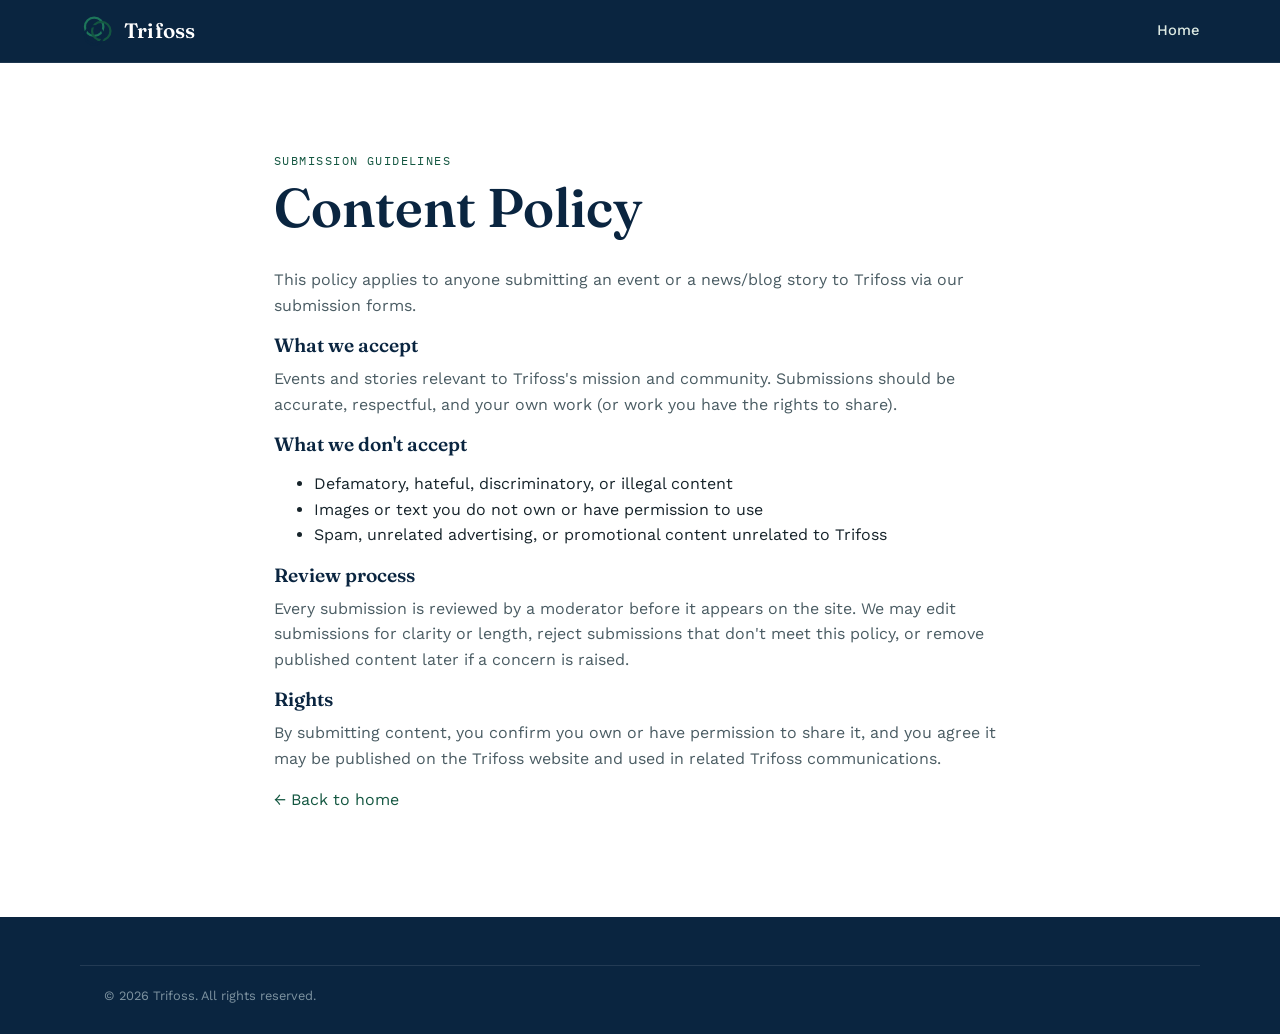
==== content-policy.html @ 5ae54656 "Add website scaffold" ====
<!DOCTYPE html>
<html lang="en">
<head>
<meta charset="UTF-8">
<meta name="viewport" content="width=device-width, initial-scale=1.0">
<title>Content Policy — Trifoss</title>
<link rel="icon" type="image/svg+xml" href="assets/images/favicon.svg">
<link rel="preconnect" href="https://fonts.googleapis.com">
<link href="https://fonts.googleapis.com/css2?family=Fraunces:wght@400;600;700&family=Work+Sans:wght@400;500;600;700&family=IBM+Plex+Mono:wght@400;500&display=swap" rel="stylesheet">
<link rel="stylesheet" href="assets/css/styles.css">
</head>
<body>

<header class="site-header">
  <div class="wrap nav-inner">
    <a class="brand" href="index.html">
      <img src="assets/images/logo.svg" alt="Trifoss emblem">
      <span>Trifoss</span>
    </a>
    <nav class="primary-nav" aria-label="Primary">
      <a href="index.html">Home</a>
    </nav>
  </div>
</header>

<main>
  <section>
    <div class="wrap" style="max-width: 780px;">
      <span class="eyebrow">Submission guidelines</span>
      <h1>Content Policy</h1>
      <p>This policy applies to anyone submitting an event or a news/blog story to Trifoss via our submission forms.</p>

      <h3>What we accept</h3>
      <p>Events and stories relevant to Trifoss's mission and community. Submissions should be accurate, respectful, and your own work (or work you have the rights to share).</p>

      <h3>What we don't accept</h3>
      <ul>
        <li>Defamatory, hateful, discriminatory, or illegal content</li>
        <li>Images or text you do not own or have permission to use</li>
        <li>Spam, unrelated advertising, or promotional content unrelated to Trifoss</li>
      </ul>

      <h3>Review process</h3>
      <p>Every submission is reviewed by a moderator before it appears on the site. We may edit submissions for clarity or length, reject submissions that don't meet this policy, or remove published content later if a concern is raised.</p>

      <h3>Rights</h3>
      <p>By submitting content, you confirm you own or have permission to share it, and you agree it may be published on the Trifoss website and used in related Trifoss communications.</p>

      <p><a href="index.html">&larr; Back to home</a></p>
    </div>
  </section>
</main>

<footer class="site-footer">
  <div class="wrap footer-bottom">
    &copy; <span id="year"></span> Trifoss. All rights reserved.
  </div>
</footer>
<script>document.getElementById('year').textContent = new Date().getFullYear();</script>
</body>
</html>
---- assets/css/styles.css ----
/* =========================================================
   TRIFOSS — DESIGN TOKENS
   Palette: darker blues + sea green, per brand direction.
   Display face: Fraunces (serif, used with restraint)
   Body face: Work Sans
   Utility/meta face: IBM Plex Mono (dates, categories, labels)
   ========================================================= */

:root {
  /* Color */
  --navy-deep: #0A2540;
  --navy-mid: #123C63;
  --navy-line: #1E4E7A;
  --sea-green: #1F7A5C;
  --sea-green-bright: #2E8B57;
  --sea-green-deep: #145741;
  --mist: #EDF3F1;
  --paper: #FFFFFF;
  --ink: #16232A;
  --ink-soft: #4A5C63;
  --line: #DCE6E3;

  /* Type */
  --font-display: "Fraunces", Georgia, serif;
  --font-body: "Work Sans", -apple-system, BlinkMacSystemFont, "Segoe UI", sans-serif;
  --font-mono: "IBM Plex Mono", ui-monospace, Menlo, monospace;

  /* Layout */
  --max-width: 1120px;
  --radius: 12px;
  --radius-sm: 8px;
  --gap: 24px;
}

* { box-sizing: border-box; }
html { scroll-behavior: smooth; }
@media (prefers-reduced-motion: reduce) {
  html { scroll-behavior: auto; }
  * { animation: none !important; transition: none !important; }
}

body {
  margin: 0;
  font-family: var(--font-body);
  color: var(--ink);
  background: var(--paper);
  line-height: 1.6;
  font-size: 16px;
}

h1, h2, h3 {
  font-family: var(--font-display);
  font-weight: 600;
  line-height: 1.15;
  margin: 0 0 0.5em;
  color: var(--navy-deep);
}

h1 { font-size: clamp(2.2rem, 5vw, 3.4rem); }
h2 { font-size: clamp(1.6rem, 3.2vw, 2.3rem); }
h3 { font-size: 1.2rem; }

p { margin: 0 0 1em; color: var(--ink-soft); }

a { color: var(--sea-green-deep); text-decoration: none; }
a:hover { text-decoration: underline; }

a:focus-visible,
button:focus-visible,
input:focus-visible,
textarea:focus-visible {
  outline: 3px solid var(--sea-green-bright);
  outline-offset: 2px;
}

.wrap {
  max-width: var(--max-width);
  margin: 0 auto;
  padding: 0 24px;
}

.eyebrow {
  font-family: var(--font-mono);
  font-size: 0.75rem;
  letter-spacing: 0.12em;
  text-transform: uppercase;
  color: var(--sea-green-deep);
  display: block;
  margin-bottom: 0.6em;
}

section { padding: 88px 0; }
section.tone-mist { background: var(--mist); }
section.tone-navy { background: var(--navy-deep); color: var(--mist); }
section.tone-navy h2, section.tone-navy h3 { color: #FFFFFF; }
section.tone-navy p { color: #C7D6E0; }

.section-head { max-width: 640px; margin-bottom: 48px; }

/* Buttons */
.btn {
  display: inline-flex;
  align-items: center;
  gap: 8px;
  padding: 13px 26px;
  border-radius: 999px;
  font-weight: 600;
  font-size: 0.95rem;
  border: 2px solid transparent;
  cursor: pointer;
  transition: transform 0.15s ease, background 0.15s ease;
}
.btn:hover { text-decoration: none; transform: translateY(-1px); }

.btn-primary {
  background: var(--sea-green-bright);
  color: #FFFFFF;
}
.btn-primary:hover { background: var(--sea-green-deep); }

.btn-ghost {
  background: transparent;
  border-color: rgba(255,255,255,0.5);
  color: inherit;
}
.btn-ghost:hover { background: rgba(255,255,255,0.12); }

.btn-outline-dark {
  background: transparent;
  border-color: var(--navy-mid);
  color: var(--navy-deep);
}
.btn-outline-dark:hover { background: var(--navy-deep); color: #fff; }

/* =========================
   HEADER / NAV
   ========================= */
header.site-header {
  position: sticky;
  top: 0;
  z-index: 50;
  background: var(--navy-deep);
  border-bottom: 1px solid rgba(255,255,255,0.08);
}

.nav-inner {
  display: flex;
  align-items: center;
  justify-content: space-between;
  padding: 14px 0;
}

.brand {
  display: flex;
  align-items: center;
  gap: 10px;
  color: #fff;
}
.brand img { width: 34px; height: 34px; display: block; }
.brand span {
  font-family: var(--font-display);
  font-size: 1.3rem;
  font-weight: 600;
  letter-spacing: 0.01em;
}

nav.primary-nav {
  display: flex;
  align-items: center;
  gap: 22px;
}
nav.primary-nav a {
  color: #DCE9E2;
  font-size: 0.92rem;
  font-weight: 500;
}
nav.primary-nav a:hover { color: #fff; }

.nav-ctas { display: flex; gap: 10px; align-items: center; }

.nav-toggle {
  display: none;
  background: none;
  border: none;
  color: #fff;
  font-size: 1.6rem;
  cursor: pointer;
}

@media (max-width: 880px) {
  nav.primary-nav {
    position: absolute;
    top: 100%;
    left: 0;
    right: 0;
    background: var(--navy-mid);
    flex-direction: column;
    align-items: flex-start;
    padding: 18px 24px;
    gap: 14px;
    display: none;
  }
  nav.primary-nav.open { display: flex; }
  .nav-toggle { display: block; }
  .nav-ctas .btn-ghost { display: none; }
}

/* =========================
   HERO
   ========================= */
.hero {
  position: relative;
  background: linear-gradient(160deg, var(--navy-deep) 0%, var(--navy-mid) 78%);
  color: #fff;
  overflow: hidden;
  padding: 110px 0 96px;
}

.hero-emblem {
  position: absolute;
  right: -80px;
  top: 50%;
  transform: translateY(-50%);
  width: 520px;
  height: 520px;
  opacity: 0.16;
  pointer-events: none;
}

.hero-inner { position: relative; max-width: 640px; }
.hero h1 { color: #fff; }
.hero p.lede {
  font-size: 1.15rem;
  color: #CBDCE6;
  max-width: 540px;
}
.hero-ctas { display: flex; gap: 14px; margin-top: 28px; flex-wrap: wrap; }

/* =========================
   VISION / MISSION SPLIT
   ========================= */
.split-cards {
  display: grid;
  grid-template-columns: 1fr 1fr;
  gap: var(--gap);
}
@media (max-width: 720px) { .split-cards { grid-template-columns: 1fr; } }

.card {
  background: var(--paper);
  border: 1px solid var(--line);
  border-radius: var(--radius);
  padding: 32px;
}
section.tone-mist .card { background: #fff; }

.card-mark {
  width: 40px; height: 40px;
  border-radius: 50%;
  border: 2.4px solid var(--sea-green-bright);
  margin-bottom: 18px;
}

/* =========================
   BENEFITS GRID
   ========================= */
.benefits-grid {
  display: grid;
  grid-template-columns: repeat(3, 1fr);
  gap: var(--gap);
}
@media (max-width: 880px) { .benefits-grid { grid-template-columns: repeat(2, 1fr); } }
@media (max-width: 560px) { .benefits-grid { grid-template-columns: 1fr; } }

.benefit-item {
  padding: 26px;
  border-radius: var(--radius);
  background: #fff;
  border: 1px solid var(--line);
}
.benefit-item h3 { margin-bottom: 8px; font-size: 1.05rem; }
.benefit-item p { margin: 0; font-size: 0.95rem; }

/* =========================
   JOIN BANNER
   ========================= */
.join-banner {
  background: var(--sea-green-deep);
  color: #fff;
  border-radius: var(--radius);
  padding: 48px;
  display: flex;
  align-items: center;
  justify-content: space-between;
  gap: 24px;
  flex-wrap: wrap;
}
.join-banner h2 { color: #fff; margin-bottom: 6px; }
.join-banner p { color: #D7ECE2; margin: 0; }
.join-banner .btn-primary { background: #fff; color: var(--sea-green-deep); }
.join-banner .btn-primary:hover { background: var(--mist); }

/* =========================
   CARD GRID (Events / News / Leadership / Gallery)
   ========================= */
.card-grid {
  display: grid;
  grid-template-columns: repeat(3, 1fr);
  gap: var(--gap);
}
@media (max-width: 880px) { .card-grid { grid-template-columns: repeat(2, 1fr); } }
@media (max-width: 560px) { .card-grid { grid-template-columns: 1fr; } }

.tile {
  border-radius: var(--radius);
  overflow: hidden;
  background: #fff;
  border: 1px solid var(--line);
  display: flex;
  flex-direction: column;
}
.tile-image {
  aspect-ratio: 4 / 3;
  background: linear-gradient(135deg, var(--navy-mid), var(--sea-green));
  display: flex;
  align-items: center;
  justify-content: center;
  color: rgba(255,255,255,0.75);
  font-family: var(--font-mono);
  font-size: 0.72rem;
  letter-spacing: 0.06em;
  text-transform: uppercase;
  text-align: center;
  padding: 12px;
}
.tile-body { padding: 20px; }
.tile-meta {
  font-family: var(--font-mono);
  font-size: 0.72rem;
  color: var(--sea-green-deep);
  letter-spacing: 0.05em;
  text-transform: uppercase;
  margin-bottom: 8px;
  display: block;
}
.tile-body h3 { margin-bottom: 8px; }
.tile-body p { font-size: 0.93rem; margin-bottom: 12px; }

.section-footer-link { margin-top: 36px; }

/* Leadership */
.people-grid {
  display: grid;
  grid-template-columns: repeat(4, 1fr);
  gap: var(--gap);
}
@media (max-width: 880px) { .people-grid { grid-template-columns: repeat(2, 1fr); } }
@media (max-width: 480px) { .people-grid { grid-template-columns: 1fr; } }

.person-photo {
  aspect-ratio: 1;
  border-radius: 50%;
  background: linear-gradient(135deg, var(--navy-mid), var(--sea-green));
  margin-bottom: 14px;
  display: flex;
  align-items: center;
  justify-content: center;
  color: rgba(255,255,255,0.8);
  font-family: var(--font-mono);
  font-size: 0.65rem;
  text-transform: uppercase;
  letter-spacing: 0.05em;
  text-align: center;
  padding: 8px;
}
.person h3 { font-size: 1rem; margin-bottom: 2px; }
.person .role {
  font-family: var(--font-mono);
  font-size: 0.78rem;
  color: var(--sea-green-deep);
  display: block;
  margin-bottom: 8px;
}
.person p { font-size: 0.9rem; margin: 0; }

/* Resources */
.resource-list { list-style: none; padding: 0; margin: 0; display: grid; gap: 14px; }
.resource-list li {
  display: flex;
  align-items: center;
  justify-content: space-between;
  padding: 18px 22px;
  border: 1px solid var(--line);
  border-radius: var(--radius-sm);
  background: #fff;
}
.resource-list .r-title { font-weight: 600; color: var(--navy-deep); }
.resource-list .r-type {
  font-family: var(--font-mono);
  font-size: 0.72rem;
  color: var(--ink-soft);
  text-transform: uppercase;
}

/* Newsletter */
.newsletter-box {
  background: var(--mist);
  border-radius: var(--radius);
  padding: 40px;
  display: flex;
  align-items: center;
  gap: 28px;
  flex-wrap: wrap;
  justify-content: space-between;
}
.newsletter-box .copy { max-width: 420px; }
.newsletter-box h2 { font-size: 1.4rem; margin-bottom: 6px; }

/* Donate */
.donate-grid {
  display: grid;
  grid-template-columns: 1fr 1fr;
  gap: var(--gap);
}
@media (max-width: 720px) { .donate-grid { grid-template-columns: 1fr; } }

.donate-card {
  border-radius: var(--radius);
  padding: 32px;
  border: 1px solid rgba(255,255,255,0.18);
  background: rgba(255,255,255,0.04);
}
.donate-card h3 { color: #fff; }
.donate-card p { color: #C7D6E0; font-size: 0.93rem; }

/* Gallery */
.gallery-grid {
  display: grid;
  grid-template-columns: repeat(4, 1fr);
  gap: 14px;
}
@media (max-width: 720px) { .gallery-grid { grid-template-columns: repeat(2, 1fr); } }
.gallery-tile {
  aspect-ratio: 1;
  border-radius: var(--radius-sm);
  background: linear-gradient(135deg, var(--navy-mid), var(--sea-green));
  display: flex;
  align-items: center;
  justify-content: center;
  color: rgba(255,255,255,0.7);
  font-family: var(--font-mono);
  font-size: 0.62rem;
  text-transform: uppercase;
  text-align: center;
  padding: 6px;
}

/* Contact */
.contact-grid {
  display: grid;
  grid-template-columns: 1.1fr 0.9fr;
  gap: 40px;
}
@media (max-width: 780px) { .contact-grid { grid-template-columns: 1fr; } }

.contact-list { list-style: none; padding: 0; margin: 0; display: grid; gap: 16px; }
.contact-list li { display: flex; gap: 12px; align-items: baseline; }
.contact-list .label {
  font-family: var(--font-mono);
  font-size: 0.72rem;
  text-transform: uppercase;
  color: var(--sea-green-deep);
  min-width: 90px;
}

.social-row { display: flex; gap: 12px; margin-top: 20px; }
.social-row a {
  width: 38px; height: 38px;
  border-radius: 50%;
  border: 1.5px solid var(--line);
  display: flex; align-items: center; justify-content: center;
  color: var(--navy-deep);
  font-size: 0.85rem;
  font-family: var(--font-mono);
}
.social-row a:hover { background: var(--navy-deep); color: #fff; text-decoration: none; }

/* =========================
   FOOTER
   ========================= */
footer.site-footer {
  background: var(--navy-deep);
  color: #B9CBD6;
  padding: 48px 0 28px;
  font-size: 0.9rem;
}
.footer-grid {
  display: flex;
  justify-content: space-between;
  flex-wrap: wrap;
  gap: 24px;
  margin-bottom: 28px;
}
footer.site-footer a { color: #DCE9E2; }
.footer-links { display: flex; gap: 20px; flex-wrap: wrap; }
.footer-bottom {
  border-top: 1px solid rgba(255,255,255,0.1);
  padding-top: 20px;
  font-size: 0.8rem;
  color: #7E93A0;
}

/* Placeholder banner shown on the page itself so editors can spot it easily */
.build-note {
  background: #FFF6DA;
  border-bottom: 1px solid #E9D89A;
  color: #6B5A1E;
  font-family: var(--font-mono);
  font-size: 0.78rem;
  text-align: center;
  padding: 8px 12px;
}
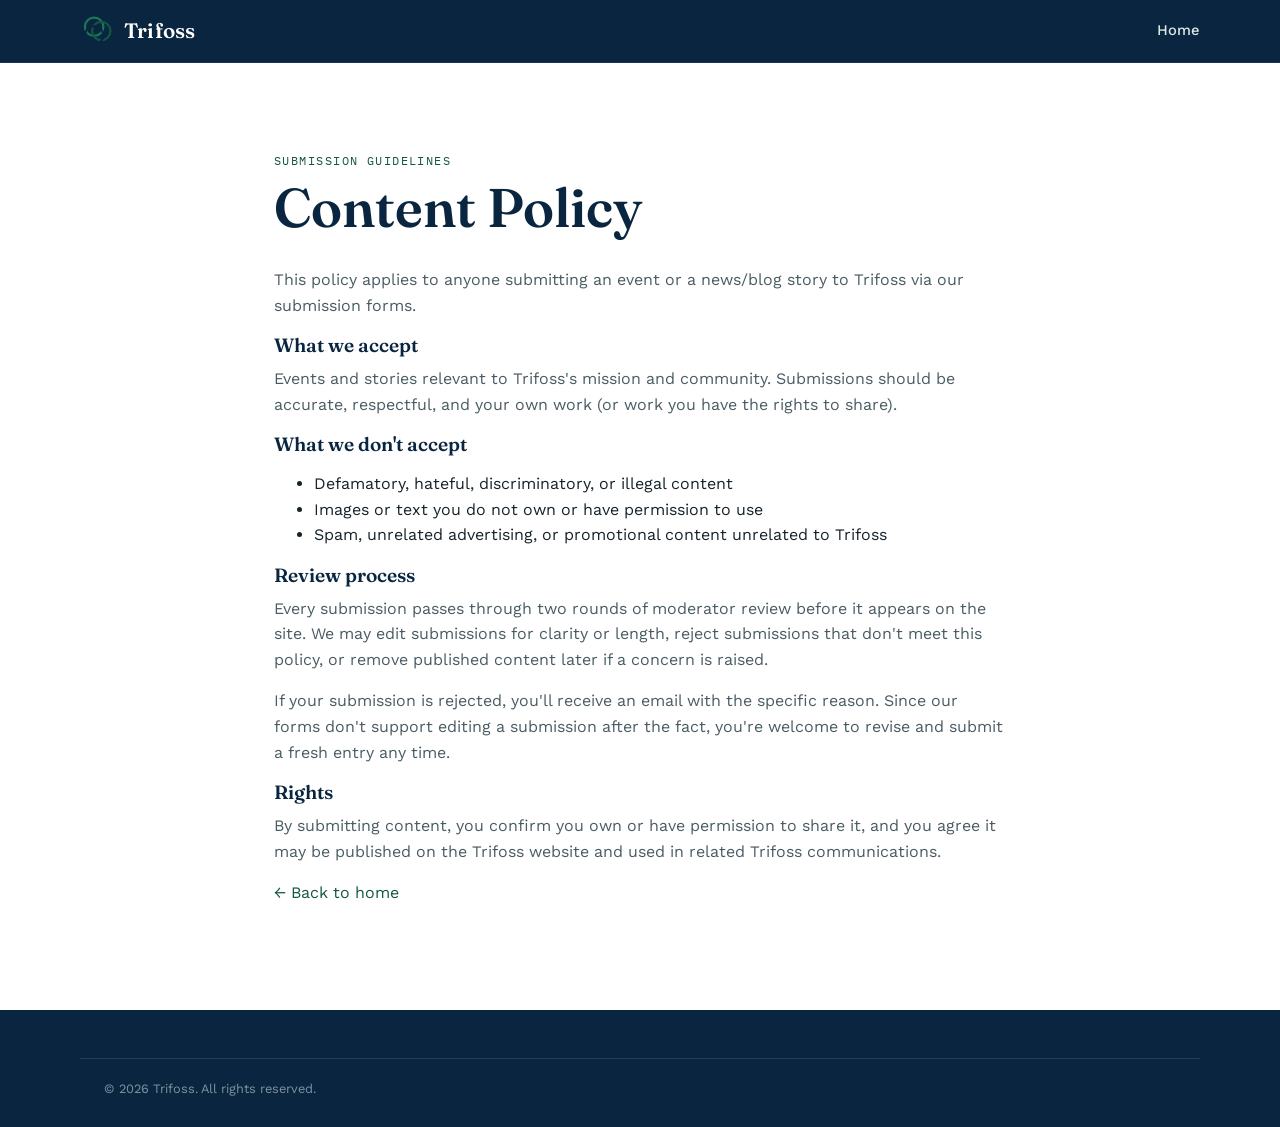
==== commit 2f456d27: "Sync site with updated architecture spec (two-stage moderation, archives) Architecture.md was a stal" ====
--- a/content-policy.html
+++ b/content-policy.html
@@ -41,7 +41,8 @@
       </ul>
 
       <h3>Review process</h3>
-      <p>Every submission is reviewed by a moderator before it appears on the site. We may edit submissions for clarity or length, reject submissions that don't meet this policy, or remove published content later if a concern is raised.</p>
+      <p>Every submission passes through two rounds of moderator review before it appears on the site. We may edit submissions for clarity or length, reject submissions that don't meet this policy, or remove published content later if a concern is raised.</p>
+      <p>If your submission is rejected, you'll receive an email with the specific reason. Since our forms don't support editing a submission after the fact, you're welcome to revise and submit a fresh entry any time.</p>
 
       <h3>Rights</h3>
       <p>By submitting content, you confirm you own or have permission to share it, and you agree it may be published on the Trifoss website and used in related Trifoss communications.</p>
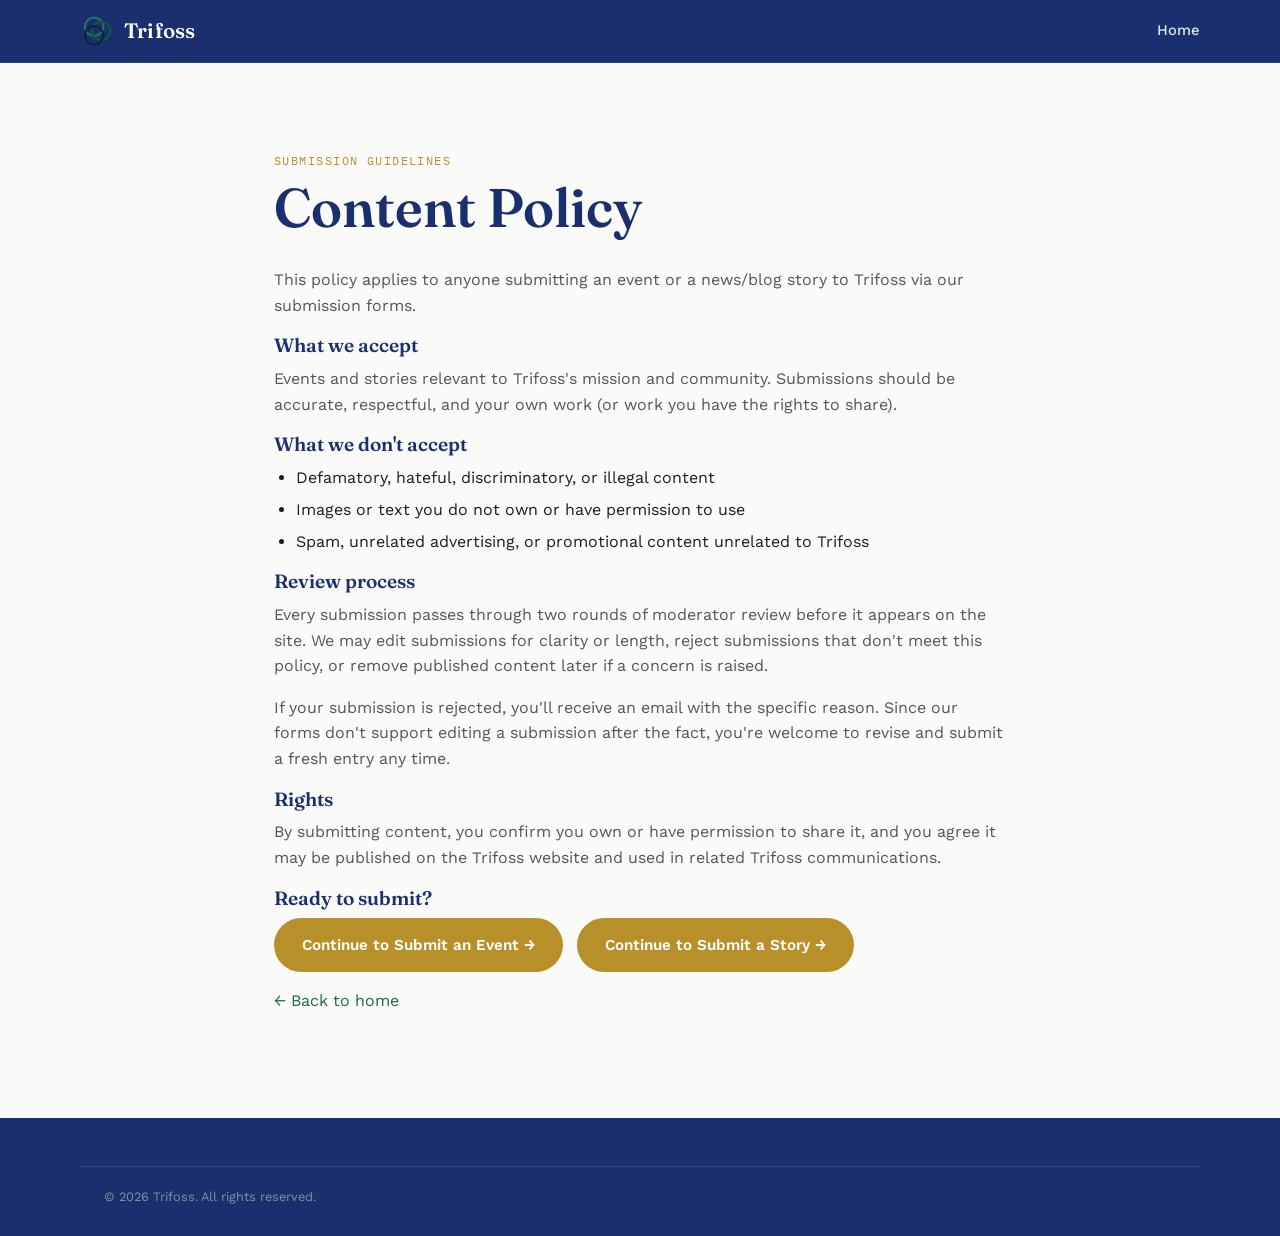
==== commit c09c6c16: "Route Submit an Event/Story links through the Content Policy page Homepage's Events/News submission " ====
--- a/content-policy.html
+++ b/content-policy.html
@@ -47,6 +47,12 @@
       <h3>Rights</h3>
       <p>By submitting content, you confirm you own or have permission to share it, and you agree it may be published on the Trifoss website and used in related Trifoss communications.</p>
 
+      <h3>Ready to submit?</h3>
+      <p style="display: flex; gap: 14px; flex-wrap: wrap;">
+        <a class="btn btn-primary" href="https://docs.google.com/forms/d/e/1FAIpQLSeHAcuIgdaCUx2pg2HE9Y5-T2iT-zu6yn7jvXffrV--PZ3Wzw/viewform" target="_blank" rel="noopener">Continue to Submit an Event →</a>
+        <a class="btn btn-primary" href="https://docs.google.com/forms/d/e/1FAIpQLSeixN8uPAdDhEbSgLF8y0JpcAUPTpKf6lKBY6-9jUWh1yEDoA/viewform" target="_blank" rel="noopener">Continue to Submit a Story →</a>
+      </p>
+
       <p><a href="index.html">&larr; Back to home</a></p>
     </div>
   </section>
--- a/assets/css/styles.css
+++ b/assets/css/styles.css
@@ -1,24 +1,26 @@
 /* =========================================================
    TRIFOSS — DESIGN TOKENS
-   Palette: darker blues + sea green, per brand direction.
+   Palette: navy / green / gold, adopted from sample_website.html.
    Display face: Fraunces (serif, used with restraint)
    Body face: Work Sans
    Utility/meta face: IBM Plex Mono (dates, categories, labels)
    ========================================================= */
 
 :root {
-  /* Color */
-  --navy-deep: #0A2540;
-  --navy-mid: #123C63;
-  --navy-line: #1E4E7A;
-  --sea-green: #1F7A5C;
-  --sea-green-bright: #2E8B57;
-  --sea-green-deep: #145741;
-  --mist: #EDF3F1;
-  --paper: #FFFFFF;
-  --ink: #16232A;
-  --ink-soft: #4A5C63;
-  --line: #DCE6E3;
+  /* Color — from sample_website.html's palette */
+  --navy-deep: #1B2F6E;      /* sample --navy */
+  --navy-mid: #16234F;       /* sample's darker hero-gradient navy stop */
+  --navy-line: #3A4F8C;      /* lighter tint of navy, for borders/lines on dark backgrounds */
+  --sea-green: #1A6B3A;      /* sample --green */
+  --sea-green-bright: #2E8B57; /* lighter tint, for hover/bright accents */
+  --sea-green-deep: #123F22; /* sample's darker hero-gradient green stop */
+  --gold: #B8902A;           /* sample --gold — primary accent (CTAs, meta labels) */
+  --gold-light: #D4A843;     /* sample --gold-lt — hover state for gold */
+  --mist: #F0F4EE;           /* sample --sage */
+  --paper: #FAFBF8;          /* sample --off-wh */
+  --ink: #1C1C1C;            /* sample --text */
+  --ink-soft: #555555;       /* sample --muted */
+  --line: #E5E8E0;           /* sample's card border color */
 
   /* Type */
   --font-display: "Fraunces", Georgia, serif;
@@ -62,7 +64,25 @@
 
 p { margin: 0 0 1em; color: var(--ink-soft); }
 
-a { color: var(--sea-green-deep); text-decoration: none; }
+a { color: var(--sea-green); text-decoration: none; }
+
+/* Rendered Markdown content (Event/News body — see scripts/build.js renderMarkdown) */
+main blockquote {
+  border-left: 3px solid var(--gold);
+  margin: 20px 0;
+  padding: 4px 20px;
+  color: var(--ink-soft);
+  font-style: italic;
+}
+main code {
+  background: var(--mist);
+  padding: 2px 6px;
+  border-radius: 4px;
+  font-family: var(--font-mono);
+  font-size: 0.9em;
+}
+main ul, main ol { margin: 0 0 1em; padding-left: 1.4em; }
+main li { margin-bottom: 0.4em; }
 a:hover { text-decoration: underline; }
 
 a:focus-visible,
@@ -84,7 +104,7 @@
   font-size: 0.75rem;
   letter-spacing: 0.12em;
   text-transform: uppercase;
-  color: var(--sea-green-deep);
+  color: var(--gold);
   display: block;
   margin-bottom: 0.6em;
 }
@@ -113,10 +133,10 @@
 .btn:hover { text-decoration: none; transform: translateY(-1px); }
 
 .btn-primary {
-  background: var(--sea-green-bright);
+  background: var(--gold);
   color: #FFFFFF;
 }
-.btn-primary:hover { background: var(--sea-green-deep); }
+.btn-primary:hover { background: var(--gold-light); }
 
 .btn-ghost {
   background: transparent;
@@ -210,7 +230,7 @@
    ========================= */
 .hero {
   position: relative;
-  background: linear-gradient(160deg, var(--navy-deep) 0%, var(--navy-mid) 78%);
+  background: linear-gradient(160deg, var(--navy-deep) 0%, var(--navy-mid) 55%, var(--sea-green-deep) 100%);
   color: #fff;
   overflow: hidden;
   padding: 110px 0 96px;
@@ -257,9 +277,11 @@
 .card-mark {
   width: 40px; height: 40px;
   border-radius: 50%;
-  border: 2.4px solid var(--sea-green-bright);
+  border: 2.4px solid var(--gold);
   margin-bottom: 18px;
 }
+/* Vision/Mission two-tone accent, matching sample_website.html's gold/green card pair */
+.split-cards .card:nth-child(2) .card-mark { border-color: var(--sea-green); }
 
 /* =========================
    BENEFITS GRID
@@ -337,7 +359,7 @@
 .tile-meta {
   font-family: var(--font-mono);
   font-size: 0.72rem;
-  color: var(--sea-green-deep);
+  color: var(--gold);
   letter-spacing: 0.05em;
   text-transform: uppercase;
   margin-bottom: 8px;
@@ -377,7 +399,7 @@
 .person .role {
   font-family: var(--font-mono);
   font-size: 0.78rem;
-  color: var(--sea-green-deep);
+  color: var(--gold);
   display: block;
   margin-bottom: 8px;
 }
@@ -469,7 +491,7 @@
   font-family: var(--font-mono);
   font-size: 0.72rem;
   text-transform: uppercase;
-  color: var(--sea-green-deep);
+  color: var(--gold);
   min-width: 90px;
 }
 
@@ -510,6 +532,43 @@
   color: #7E93A0;
 }
 
+/* Gallery photos + lightbox */
+.gallery-tile[style*="background-image"] { color: transparent; }
+.lightbox-overlay {
+  display: none;
+  position: fixed;
+  inset: 0;
+  background: rgba(10, 15, 30, 0.88);
+  z-index: 200;
+  align-items: center;
+  justify-content: center;
+  padding: 24px;
+}
+.lightbox-overlay.open { display: flex; }
+.lightbox-box {
+  position: relative;
+  max-width: 720px;
+  width: 100%;
+  background: var(--paper);
+  border-radius: var(--radius);
+  padding: 20px;
+  text-align: center;
+}
+.lightbox-box img { width: 100%; border-radius: var(--radius-sm); display: block; }
+.lightbox-caption { margin: 14px 0 6px; font-weight: 600; color: var(--navy-deep); }
+.lightbox-link { font-family: var(--font-mono); font-size: 0.8rem; }
+.lightbox-close {
+  position: absolute;
+  top: -14px; right: -14px;
+  width: 34px; height: 34px;
+  border-radius: 50%;
+  border: none;
+  background: var(--navy-deep);
+  color: #fff;
+  font-size: 1.2rem;
+  cursor: pointer;
+}
+
 /* Placeholder banner shown on the page itself so editors can spot it easily */
 .build-note {
   background: #FFF6DA;
